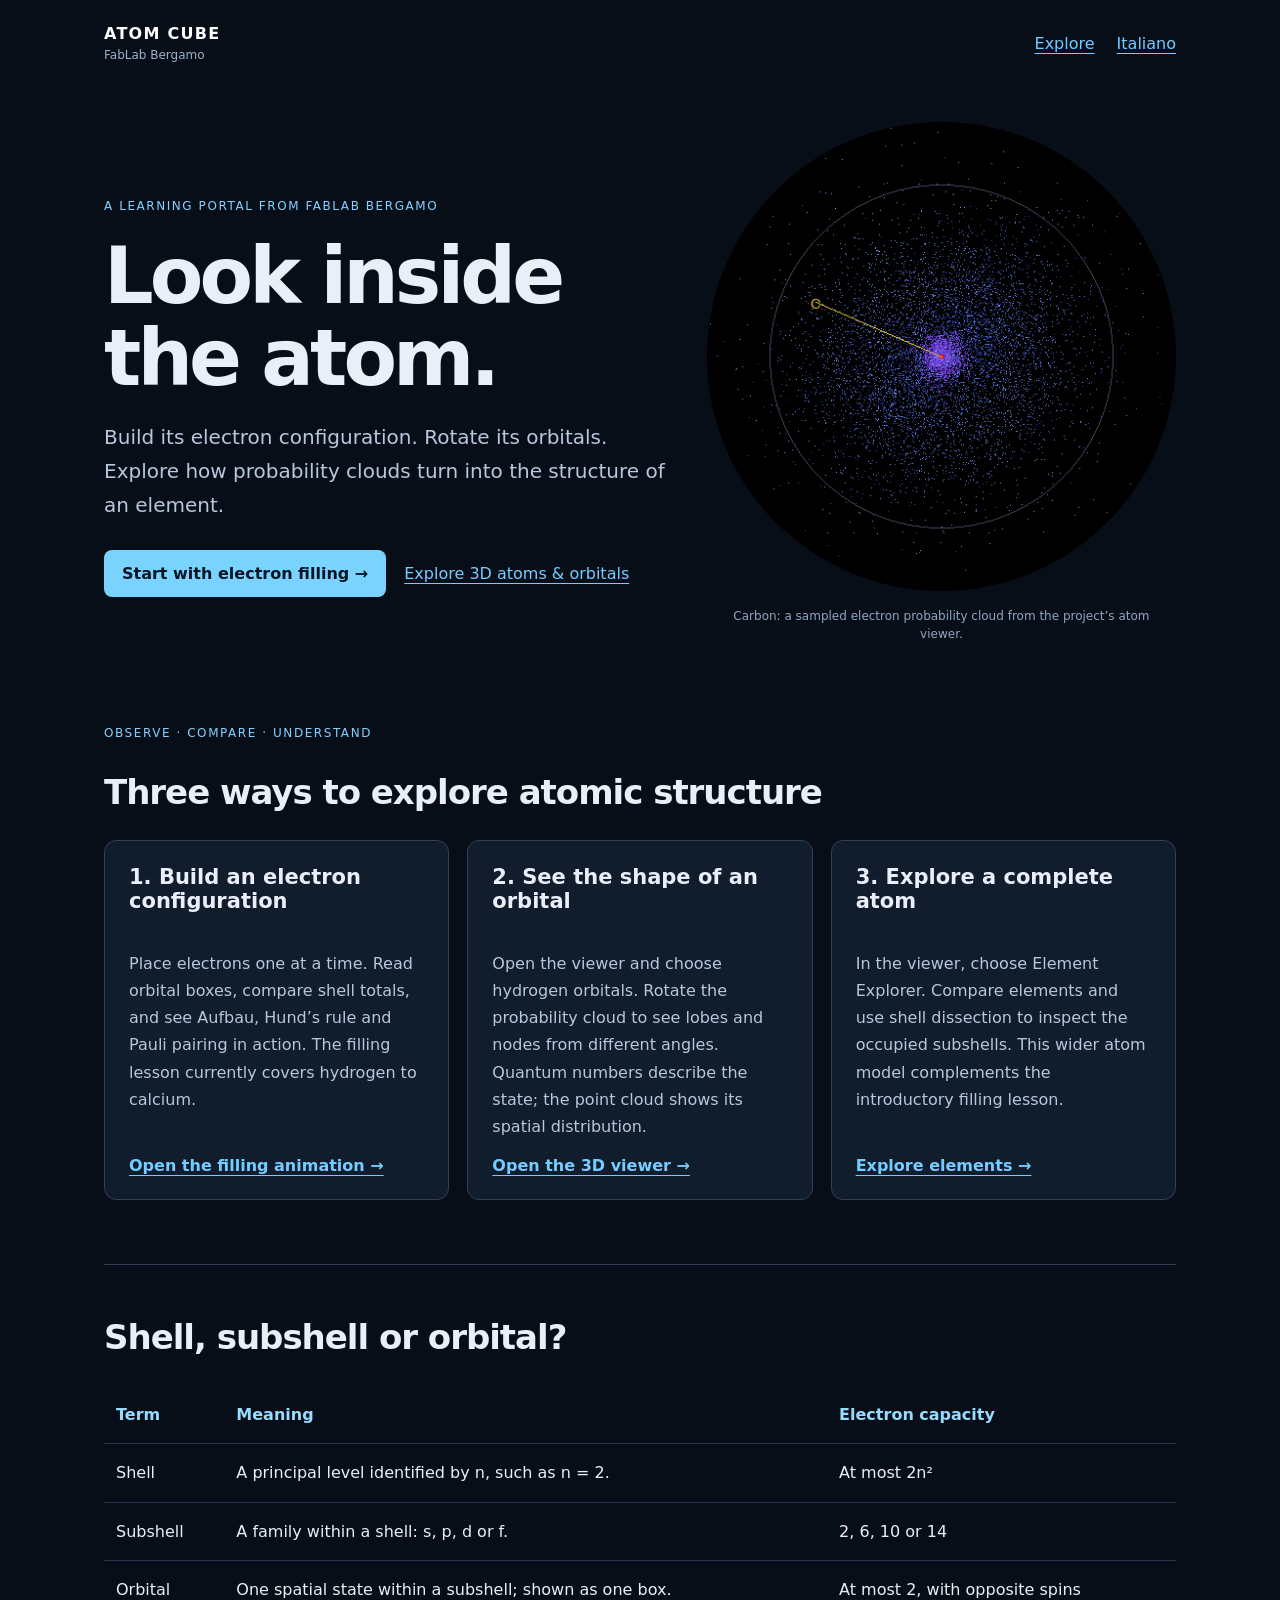
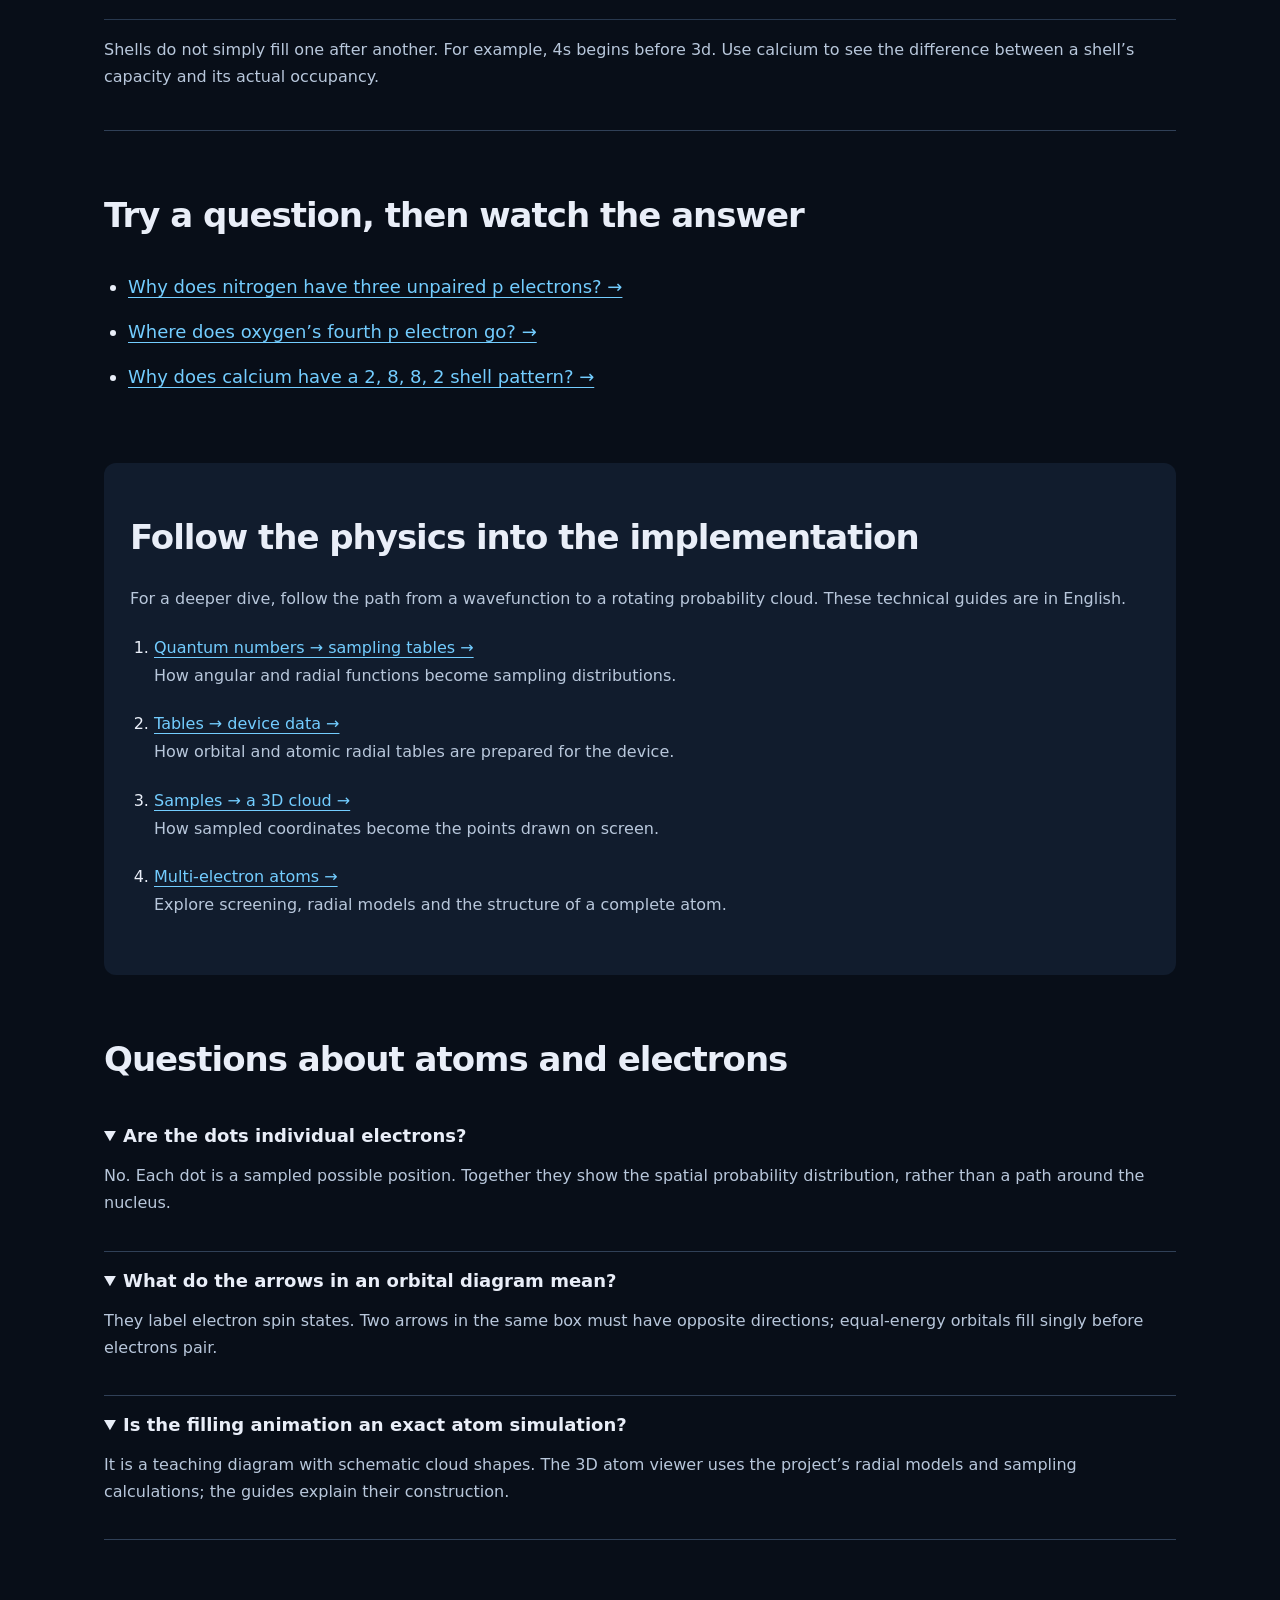
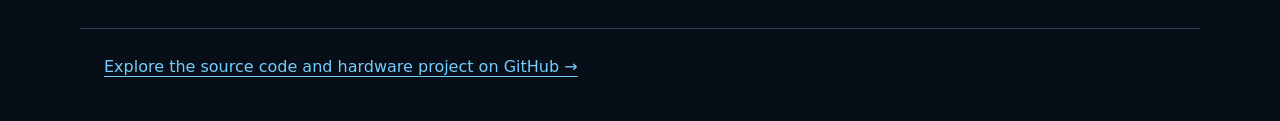
==== index.html @ 2e4a4f20 "Add bilingual atomic structure learning portal" ====
<!doctype html>
<!-- Generated by tools/education_pages_gen.py; edit that source. -->
<html lang="en">
<head>
<meta charset="utf-8">
<meta name="viewport" content="width=device-width, initial-scale=1">
<title>Atomic structure, electron configurations &amp; 3D orbitals | Atom Cube</title>
<meta name="description" content="Explore inside the atom: interactive electron shell filling, 3D atomic orbitals, shell dissection and guides to the physics behind the visualizations.">
<link rel="canonical" href="https://fablab-bergamo.github.io/electron-3d-display/">
<link rel="alternate" hreflang="en" href="https://fablab-bergamo.github.io/electron-3d-display/">
<link rel="alternate" hreflang="it" href="https://fablab-bergamo.github.io/electron-3d-display/it/">
<link rel="alternate" hreflang="x-default" href="https://fablab-bergamo.github.io/electron-3d-display/">
<meta property="og:type" content="website">
<meta property="og:title" content="Atomic structure, electron configurations &amp; 3D orbitals | Atom Cube">
<meta property="og:description" content="Explore inside the atom: interactive electron shell filling, 3D atomic orbitals, shell dissection and guides to the physics behind the visualizations.">
<meta property="og:url" content="https://fablab-bergamo.github.io/electron-3d-display/">
<meta property="og:image" content="https://fablab-bergamo.github.io/electron-3d-display/img/atom_C.png">
<meta property="og:locale" content="en_GB">
<meta name="twitter:card" content="summary_large_image">
<link rel="stylesheet" href="web/portal.css">
<script type="application/ld+json">{"@context": "https://schema.org", "@type": "CollectionPage", "name": "Atomic structure, electron configurations & 3D orbitals | Atom Cube", "description": "Explore inside the atom: interactive electron shell filling, 3D atomic orbitals, shell dissection and guides to the physics behind the visualizations.", "url": "https://fablab-bergamo.github.io/electron-3d-display/", "inLanguage": "en", "about": ["Atomic structure", "Electron configuration", "Atomic orbitals"], "hasPart": [{"@type": "LearningResource", "name": "1. Build an electron configuration", "url": "https://fablab-bergamo.github.io/electron-3d-display/web/shell_filling.html", "inLanguage": "en", "learningResourceType": "Interactive visualization"}]}</script>
</head>
<body>
<a class="skip" href="#explore">Skip to learning paths</a>
<header><a class="brand" href="index.html">ATOM CUBE <span>FabLab Bergamo</span></a><nav aria-label="Main navigation"><a href="#explore">Explore</a><a href="it/index.html" lang="it" hreflang="it">Italiano</a></nav></header>
<main>
<section class="hero"><div><p class="eyebrow">A learning portal from FabLab Bergamo</p><h1>Look inside the atom.</h1><p class="intro">Build its electron configuration. Rotate its orbitals. Explore how probability clouds turn into the structure of an element.</p><div class="actions"><a class="button" href="web/shell_filling.html">Start with electron filling →</a><a class="secondary" href="web/index.html">Explore 3D atoms & orbitals</a></div></div><figure><img src="img/atom_C.png" alt="Carbon: a sampled electron probability cloud from the project’s atom viewer." width="480" height="480" fetchpriority="high"><figcaption>Carbon: a sampled electron probability cloud from the project’s atom viewer.</figcaption></figure></section>
<section id="explore"><p class="eyebrow">OBSERVE · COMPARE · UNDERSTAND</p><h2>Three ways to explore atomic structure</h2><div class="paths"><article><h3>1. Build an electron configuration</h3><p>Place electrons one at a time. Read orbital boxes, compare shell totals, and see Aufbau, Hund’s rule and Pauli pairing in action. The filling lesson currently covers hydrogen to calcium.</p><a class="text-link" href="web/shell_filling.html">Open the filling animation →</a></article><article><h3>2. See the shape of an orbital</h3><p>Open the viewer and choose hydrogen orbitals. Rotate the probability cloud to see lobes and nodes from different angles. Quantum numbers describe the state; the point cloud shows its spatial distribution.</p><a class="text-link" href="web/index.html">Open the 3D viewer →</a></article><article><h3>3. Explore a complete atom</h3><p>In the viewer, choose Element Explorer. Compare elements and use shell dissection to inspect the occupied subshells. This wider atom model complements the introductory filling lesson.</p><a class="text-link" href="web/index.html">Explore elements →</a></article></div></section>
<section class="concepts"><h2>Shell, subshell or orbital?</h2><div class="table-wrap"><table><thead><tr><th scope="col">Term</th><th scope="col">Meaning</th><th scope="col">Electron capacity</th></tr></thead><tbody><tr><td>Shell</td><td>A principal level identified by n, such as n = 2.</td><td>At most 2n²</td></tr><tr><td>Subshell</td><td>A family within a shell: s, p, d or f.</td><td>2, 6, 10 or 14</td></tr><tr><td>Orbital</td><td>One spatial state within a subshell; shown as one box.</td><td>At most 2, with opposite spins</td></tr></tbody></table></div><p>Shells do not simply fill one after another. For example, 4s begins before 3d. Use calcium to see the difference between a shell’s capacity and its actual occupancy.</p></section>
<section><h2>Try a question, then watch the answer</h2><ul class="examples"><li><a href="web/shell_filling.html?z=7">Why does nitrogen have three unpaired p electrons? →</a></li><li><a href="web/shell_filling.html?z=8">Where does oxygen’s fourth p electron go? →</a></li><li><a href="web/shell_filling.html?z=20">Why does calcium have a 2, 8, 8, 2 shell pattern? →</a></li></ul></section>
<section class="guides"><h2>Follow the physics into the implementation</h2><p>For a deeper dive, follow the path from a wavefunction to a rotating probability cloud. These technical guides are in English.</p><ol><li><a href="docs/coefficients_to_tables.html">Quantum numbers → sampling tables →</a><p>How angular and radial functions become sampling distributions.</p></li><li><a href="docs/tables_to_bin.html">Tables → device data →</a><p>How orbital and atomic radial tables are prepared for the device.</p></li><li><a href="docs/tables_to_pointclouds.html">Samples → a 3D cloud →</a><p>How sampled coordinates become the points drawn on screen.</p></li><li><a href="docs/multielectronic_atoms.html">Multi-electron atoms →</a><p>Explore screening, radial models and the structure of a complete atom.</p></li></ol></section>
<section class="faq"><h2>Questions about atoms and electrons</h2><details open><summary>Are the dots individual electrons?</summary><p>No. Each dot is a sampled possible position. Together they show the spatial probability distribution, rather than a path around the nucleus.</p></details><details open><summary>What do the arrows in an orbital diagram mean?</summary><p>They label electron spin states. Two arrows in the same box must have opposite directions; equal-energy orbitals fill singly before electrons pair.</p></details><details open><summary>Is the filling animation an exact atom simulation?</summary><p>It is a teaching diagram with schematic cloud shapes. The 3D atom viewer uses the project’s radial models and sampling calculations; the guides explain their construction.</p></details></section>
</main>
<footer><a href="https://github.com/fablab-bergamo/electron-3d-display">Explore the source code and hardware project on GitHub →</a></footer>
</body>
</html>
---- web/portal.css ----
:root { color-scheme: dark; font-family: system-ui, sans-serif; background: #080e18; color: #e9eef8; }
* { box-sizing: border-box; }
body { margin: 0; }
a { color: #73cdff; text-underline-offset: 4px; }
a:hover { color: #c6eeff; }
:focus-visible { outline: 3px solid #ffc47b; outline-offset: 5px; }
header, main, footer { max-width: 1120px; padding: 24px; margin: auto; }
header { display: flex; align-items: center; justify-content: space-between; gap: 18px; }
.brand { font-weight: 800; letter-spacing: .08em; color: #fff; text-decoration: none; }
.brand span { display: block; font-size: 12px; font-weight: 400; color: #9db1c9; letter-spacing: 0; margin-top: 5px; }
nav { display: flex; gap: 22px; }
.skip { position: absolute; top: -80px; padding: 12px; background: #182945; z-index: 10; }
.skip:focus { top: 8px; }
section { margin: 40px 0 64px; }
.hero { display: grid; grid-template-columns: 1.2fr 1fr; align-items: center; gap: 40px; margin-top: 12px; }
h1 { font-size: clamp(44px, 7vw, 78px); letter-spacing: -.05em; line-height: 1.05; margin: 20px 0; max-width: 620px; }
h2 { font-size: clamp(25px, 4vw, 34px); letter-spacing: -.03em; }
h3 { font-size: 21px; margin-top: 0; }
p { line-height: 1.7; color: #b8c7db; }
.intro { font-size: 20px; max-width: 600px; }
.eyebrow { font-size: 12px; text-transform: uppercase; letter-spacing: .13em; color: #85d0ff; }
.actions { display: flex; flex-wrap: wrap; align-items: center; gap: 18px; margin-top: 28px; }
.button { display: inline-block; padding: 14px 18px; background: #7ad2ff; color: #071525; text-decoration: none; border-radius: 8px; font-weight: 650; }
.button:hover { background: #b2e5ff; color: #071525; }
figure { margin: 0; }
figure img { display: block; width: 100%; height: auto; border-radius: 50%; background: #000; }
figcaption { font-size: 12px; text-align: center; color: #93a6bf; line-height: 1.5; margin: 16px 20px; }
.paths { display: grid; grid-template-columns: repeat(3, 1fr); gap: 18px; }
article { display: flex; flex-direction: column; padding: 24px; border: 1px solid #304057; border-radius: 12px; background: #111c2d; }
article p { flex: 1; }
.text-link { font-weight: 600; }
.concepts { border-top: 1px solid #304057; border-bottom: 1px solid #304057; padding: 24px 0; }
.table-wrap { overflow-x: auto; }
table { width: 100%; border-collapse: collapse; text-align: left; }
th, td { padding: 16px 12px; border-bottom: 1px solid #28384e; line-height: 1.6; }
th { color: #96dcff; }
.examples, .guides ol { padding-left: 24px; }
.examples li { padding: 12px 0; font-size: 18px; }
.guides { background: #111c2d; padding: 26px; border-radius: 12px; }
.guides li { padding: 10px 0; }
.guides li p { margin: 5px 0; }
details { border-bottom: 1px solid #304057; padding: 18px 0; }
summary { cursor: pointer; font-size: 18px; font-weight: 600; }
footer { border-top: 1px solid #304057; padding-bottom: 40px; line-height: 1.7; }
@media (max-width: 760px) { .hero, .paths { grid-template-columns: 1fr; } .hero figure { max-width: 400px; margin: auto; } header { flex-wrap: wrap; } main { padding-top: 0; } section { margin-bottom: 42px; } }
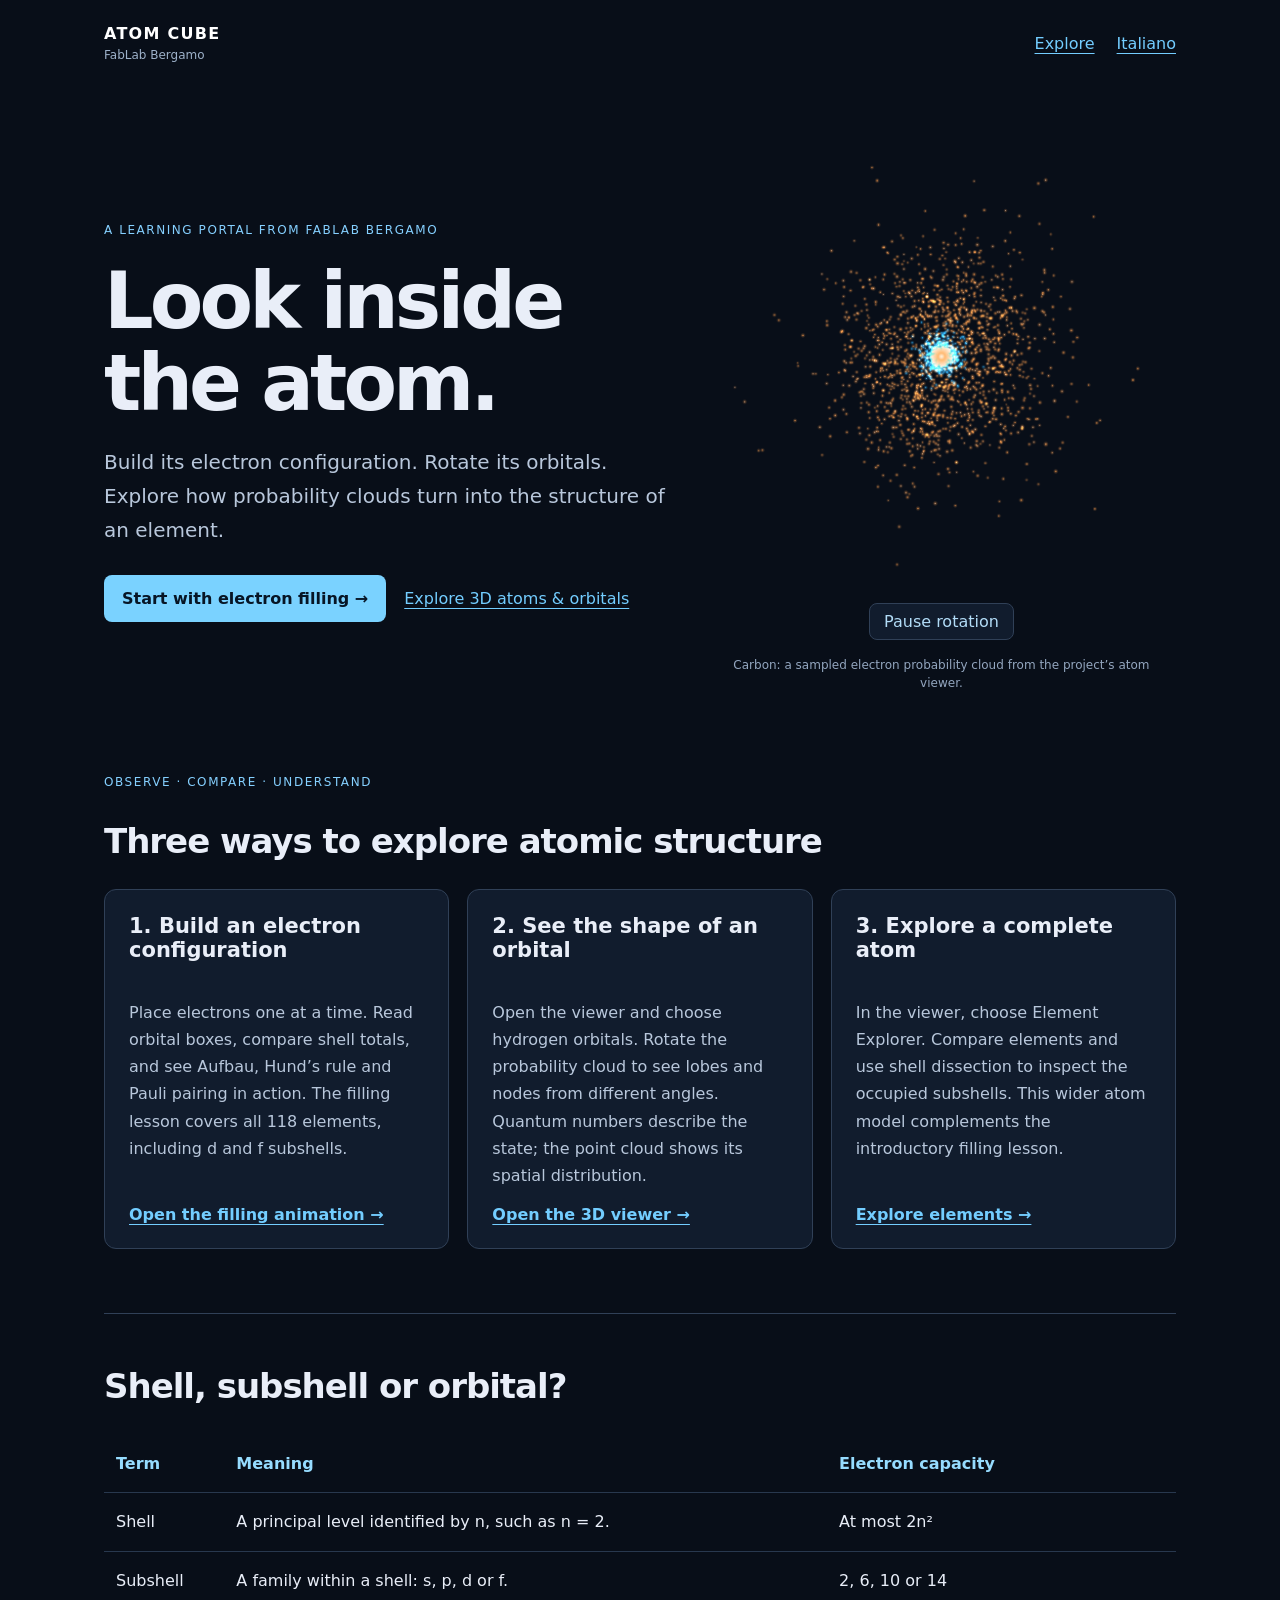
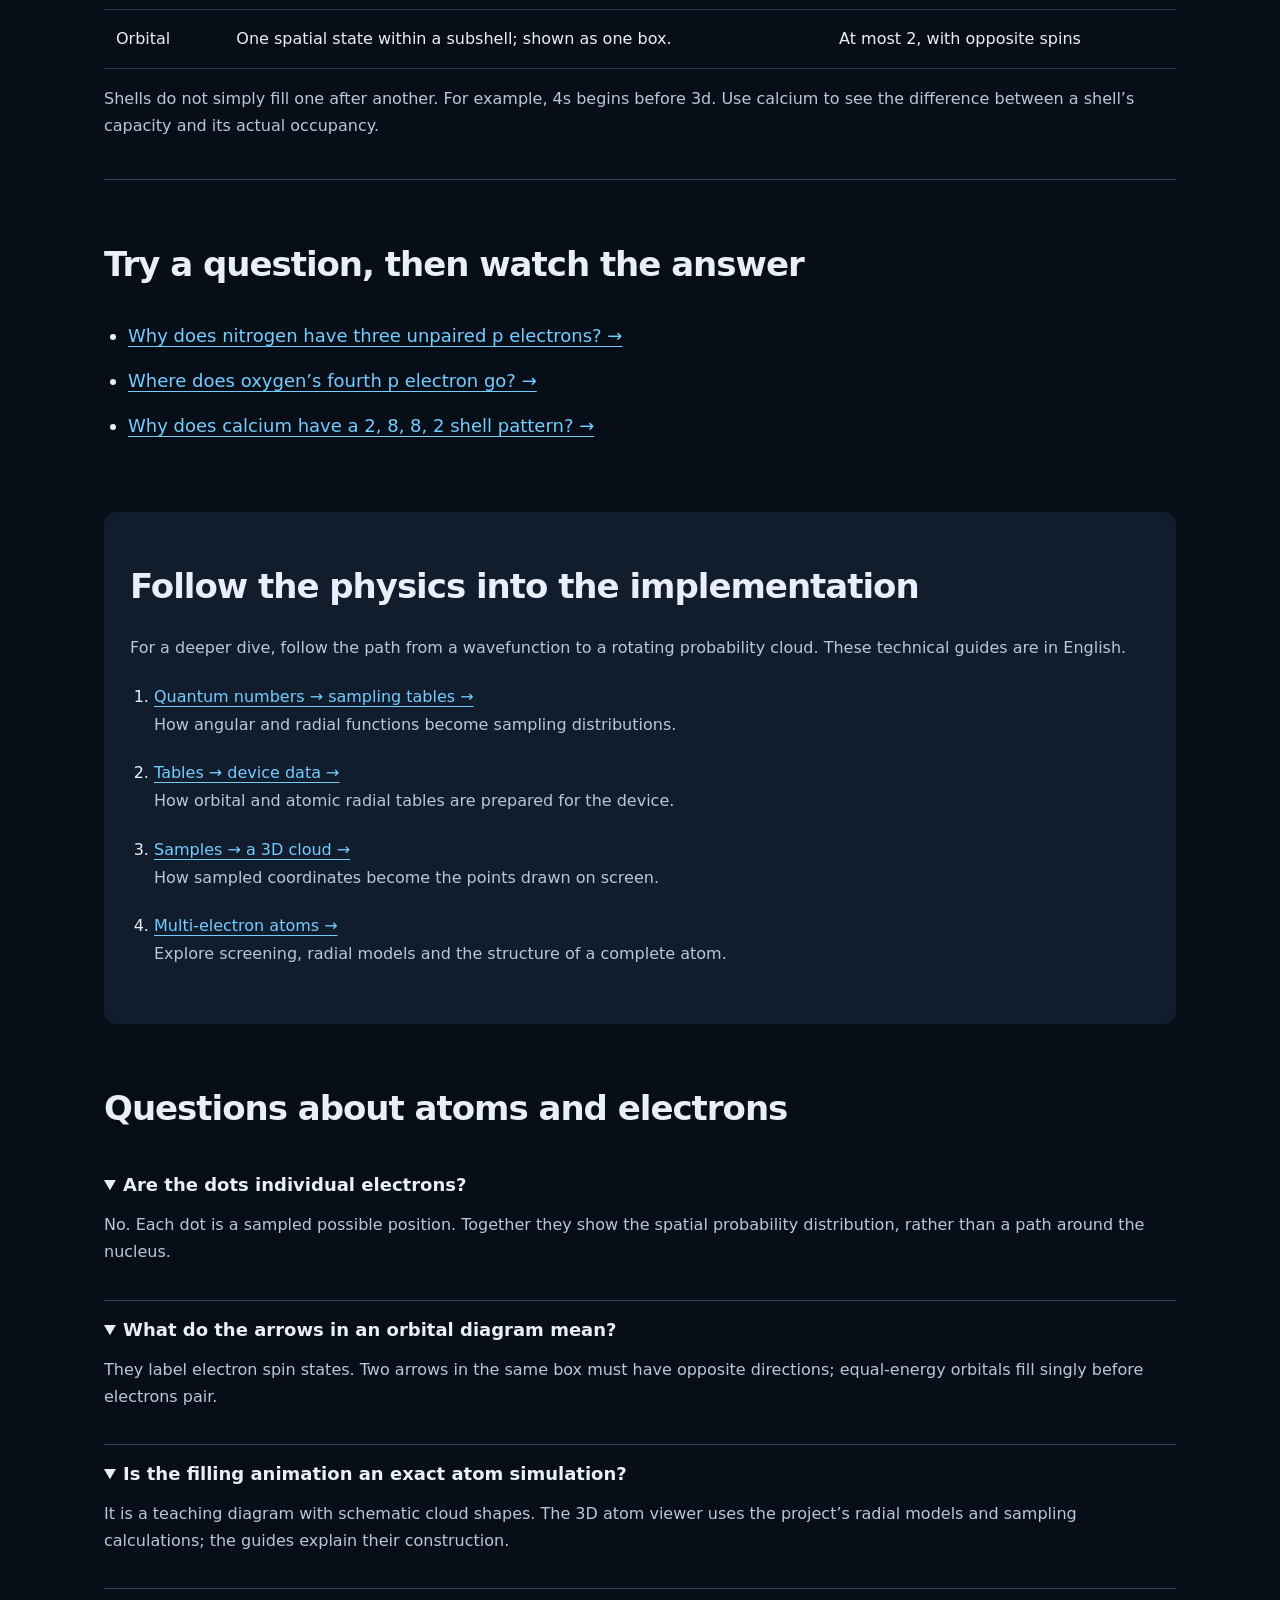
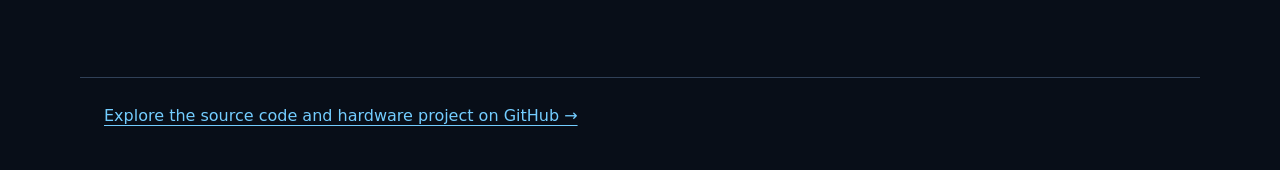
==== commit 43a442d7: "Animate portal atoms and extend filling to all elements" ====
--- a/index.html
+++ b/index.html
@@ -24,13 +24,15 @@
 <a class="skip" href="#explore">Skip to learning paths</a>
 <header><a class="brand" href="index.html">ATOM CUBE <span>FabLab Bergamo</span></a><nav aria-label="Main navigation"><a href="#explore">Explore</a><a href="it/index.html" lang="it" hreflang="it">Italiano</a></nav></header>
 <main>
-<section class="hero"><div><p class="eyebrow">A learning portal from FabLab Bergamo</p><h1>Look inside the atom.</h1><p class="intro">Build its electron configuration. Rotate its orbitals. Explore how probability clouds turn into the structure of an element.</p><div class="actions"><a class="button" href="web/shell_filling.html">Start with electron filling →</a><a class="secondary" href="web/index.html">Explore 3D atoms & orbitals</a></div></div><figure><img src="img/atom_C.png" alt="Carbon: a sampled electron probability cloud from the project’s atom viewer." width="480" height="480" fetchpriority="high"><figcaption>Carbon: a sampled electron probability cloud from the project’s atom viewer.</figcaption></figure></section>
-<section id="explore"><p class="eyebrow">OBSERVE · COMPARE · UNDERSTAND</p><h2>Three ways to explore atomic structure</h2><div class="paths"><article><h3>1. Build an electron configuration</h3><p>Place electrons one at a time. Read orbital boxes, compare shell totals, and see Aufbau, Hund’s rule and Pauli pairing in action. The filling lesson currently covers hydrogen to calcium.</p><a class="text-link" href="web/shell_filling.html">Open the filling animation →</a></article><article><h3>2. See the shape of an orbital</h3><p>Open the viewer and choose hydrogen orbitals. Rotate the probability cloud to see lobes and nodes from different angles. Quantum numbers describe the state; the point cloud shows its spatial distribution.</p><a class="text-link" href="web/index.html">Open the 3D viewer →</a></article><article><h3>3. Explore a complete atom</h3><p>In the viewer, choose Element Explorer. Compare elements and use shell dissection to inspect the occupied subshells. This wider atom model complements the introductory filling lesson.</p><a class="text-link" href="web/index.html">Explore elements →</a></article></div></section>
+<section class="hero"><div><p class="eyebrow">A learning portal from FabLab Bergamo</p><h1>Look inside the atom.</h1><p class="intro">Build its electron configuration. Rotate its orbitals. Explore how probability clouds turn into the structure of an element.</p><div class="actions"><a class="button" href="web/shell_filling.html">Start with electron filling →</a><a class="secondary" href="web/index.html">Explore 3D atoms & orbitals</a></div></div><figure><div class="portal-atom"><img id="portal-atom-fallback" src="img/atom_C.png" alt="Carbon: a sampled electron probability cloud from the project’s atom viewer." width="480" height="480" fetchpriority="high"><canvas id="portal-atom" width="480" height="480" role="img" aria-label="Carbon: a sampled electron probability cloud from the project’s atom viewer." hidden></canvas></div><button id="portal-rotation" aria-pressed="true" hidden>Pause rotation</button><figcaption>Carbon: a sampled electron probability cloud from the project’s atom viewer.</figcaption></figure></section>
+<section id="explore"><p class="eyebrow">OBSERVE · COMPARE · UNDERSTAND</p><h2>Three ways to explore atomic structure</h2><div class="paths"><article><h3>1. Build an electron configuration</h3><p>Place electrons one at a time. Read orbital boxes, compare shell totals, and see Aufbau, Hund’s rule and Pauli pairing in action. The filling lesson covers all 118 elements, including d and f subshells.</p><a class="text-link" href="web/shell_filling.html">Open the filling animation →</a></article><article><h3>2. See the shape of an orbital</h3><p>Open the viewer and choose hydrogen orbitals. Rotate the probability cloud to see lobes and nodes from different angles. Quantum numbers describe the state; the point cloud shows its spatial distribution.</p><a class="text-link" href="web/index.html">Open the 3D viewer →</a></article><article><h3>3. Explore a complete atom</h3><p>In the viewer, choose Element Explorer. Compare elements and use shell dissection to inspect the occupied subshells. This wider atom model complements the introductory filling lesson.</p><a class="text-link" href="web/index.html">Explore elements →</a></article></div></section>
 <section class="concepts"><h2>Shell, subshell or orbital?</h2><div class="table-wrap"><table><thead><tr><th scope="col">Term</th><th scope="col">Meaning</th><th scope="col">Electron capacity</th></tr></thead><tbody><tr><td>Shell</td><td>A principal level identified by n, such as n = 2.</td><td>At most 2n²</td></tr><tr><td>Subshell</td><td>A family within a shell: s, p, d or f.</td><td>2, 6, 10 or 14</td></tr><tr><td>Orbital</td><td>One spatial state within a subshell; shown as one box.</td><td>At most 2, with opposite spins</td></tr></tbody></table></div><p>Shells do not simply fill one after another. For example, 4s begins before 3d. Use calcium to see the difference between a shell’s capacity and its actual occupancy.</p></section>
 <section><h2>Try a question, then watch the answer</h2><ul class="examples"><li><a href="web/shell_filling.html?z=7">Why does nitrogen have three unpaired p electrons? →</a></li><li><a href="web/shell_filling.html?z=8">Where does oxygen’s fourth p electron go? →</a></li><li><a href="web/shell_filling.html?z=20">Why does calcium have a 2, 8, 8, 2 shell pattern? →</a></li></ul></section>
 <section class="guides"><h2>Follow the physics into the implementation</h2><p>For a deeper dive, follow the path from a wavefunction to a rotating probability cloud. These technical guides are in English.</p><ol><li><a href="docs/coefficients_to_tables.html">Quantum numbers → sampling tables →</a><p>How angular and radial functions become sampling distributions.</p></li><li><a href="docs/tables_to_bin.html">Tables → device data →</a><p>How orbital and atomic radial tables are prepared for the device.</p></li><li><a href="docs/tables_to_pointclouds.html">Samples → a 3D cloud →</a><p>How sampled coordinates become the points drawn on screen.</p></li><li><a href="docs/multielectronic_atoms.html">Multi-electron atoms →</a><p>Explore screening, radial models and the structure of a complete atom.</p></li></ol></section>
 <section class="faq"><h2>Questions about atoms and electrons</h2><details open><summary>Are the dots individual electrons?</summary><p>No. Each dot is a sampled possible position. Together they show the spatial probability distribution, rather than a path around the nucleus.</p></details><details open><summary>What do the arrows in an orbital diagram mean?</summary><p>They label electron spin states. Two arrows in the same box must have opposite directions; equal-energy orbitals fill singly before electrons pair.</p></details><details open><summary>Is the filling animation an exact atom simulation?</summary><p>It is a teaching diagram with schematic cloud shapes. The 3D atom viewer uses the project’s radial models and sampling calculations; the guides explain their construction.</p></details></section>
 </main>
 <footer><a href="https://github.com/fablab-bergamo/electron-3d-display">Explore the source code and hardware project on GitHub →</a></footer>
+<script src="web/portal_atom_points.js"></script>
+<script src="web/portal_atom.js"></script>
 </body>
 </html>
--- a/web/portal.css
+++ b/web/portal.css
@@ -1,5 +1,6 @@
 :root { color-scheme: dark; font-family: system-ui, sans-serif; background: #080e18; color: #e9eef8; }
 * { box-sizing: border-box; }
+[hidden] { display: none !important; }
 body { margin: 0; }
 a { color: #73cdff; text-underline-offset: 4px; }
 a:hover { color: #c6eeff; }
@@ -23,6 +24,9 @@
 .button { display: inline-block; padding: 14px 18px; background: #7ad2ff; color: #071525; text-decoration: none; border-radius: 8px; font-weight: 650; }
 .button:hover { background: #b2e5ff; color: #071525; }
 figure { margin: 0; }
+.portal-atom { width: 100%; aspect-ratio: 1; }
+.portal-atom canvas { display: block; width: 100%; height: auto; border-radius: 50%; }
+#portal-rotation { display: block; margin: 12px auto; color: #b2dcf7; background: #111c2d; border: 1px solid #304057; border-radius: 8px; padding: 8px 14px; font: inherit; cursor: pointer; }
 figure img { display: block; width: 100%; height: auto; border-radius: 50%; background: #000; }
 figcaption { font-size: 12px; text-align: center; color: #93a6bf; line-height: 1.5; margin: 16px 20px; }
 .paths { display: grid; grid-template-columns: repeat(3, 1fr); gap: 18px; }
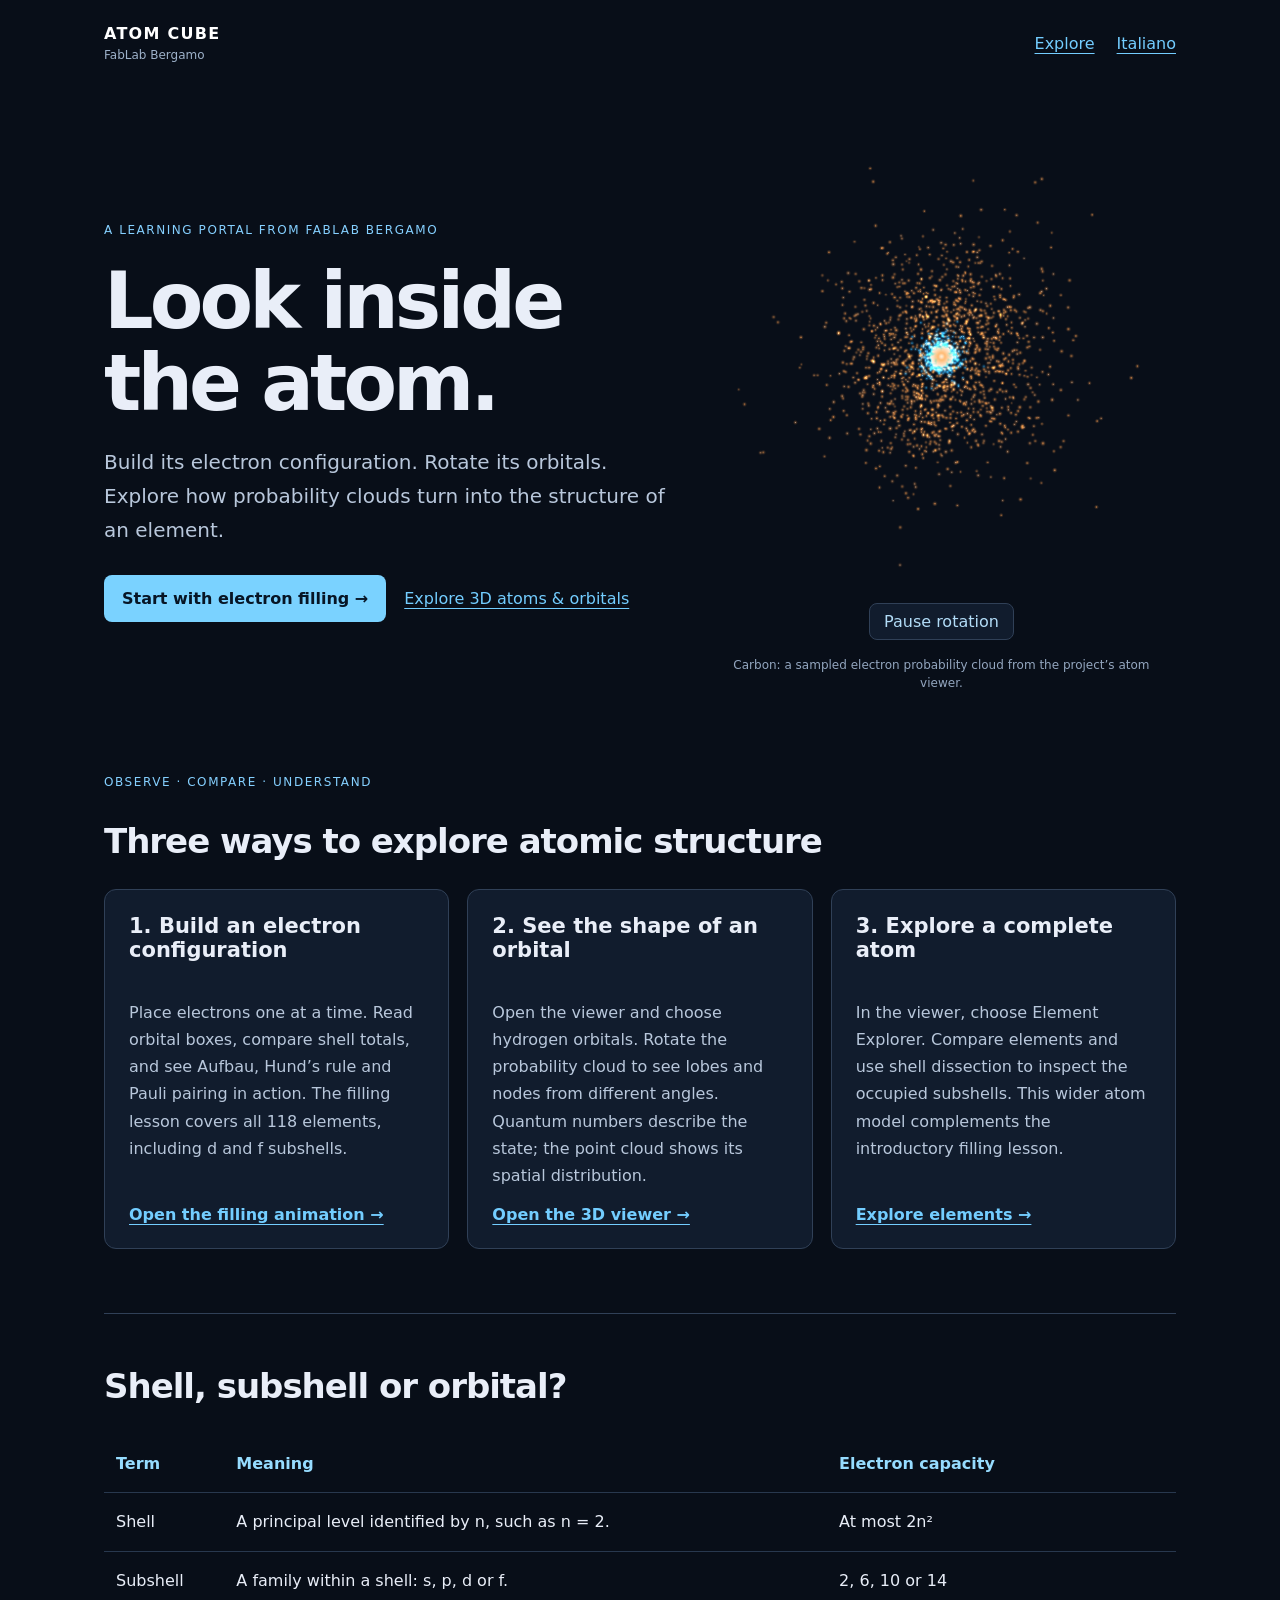
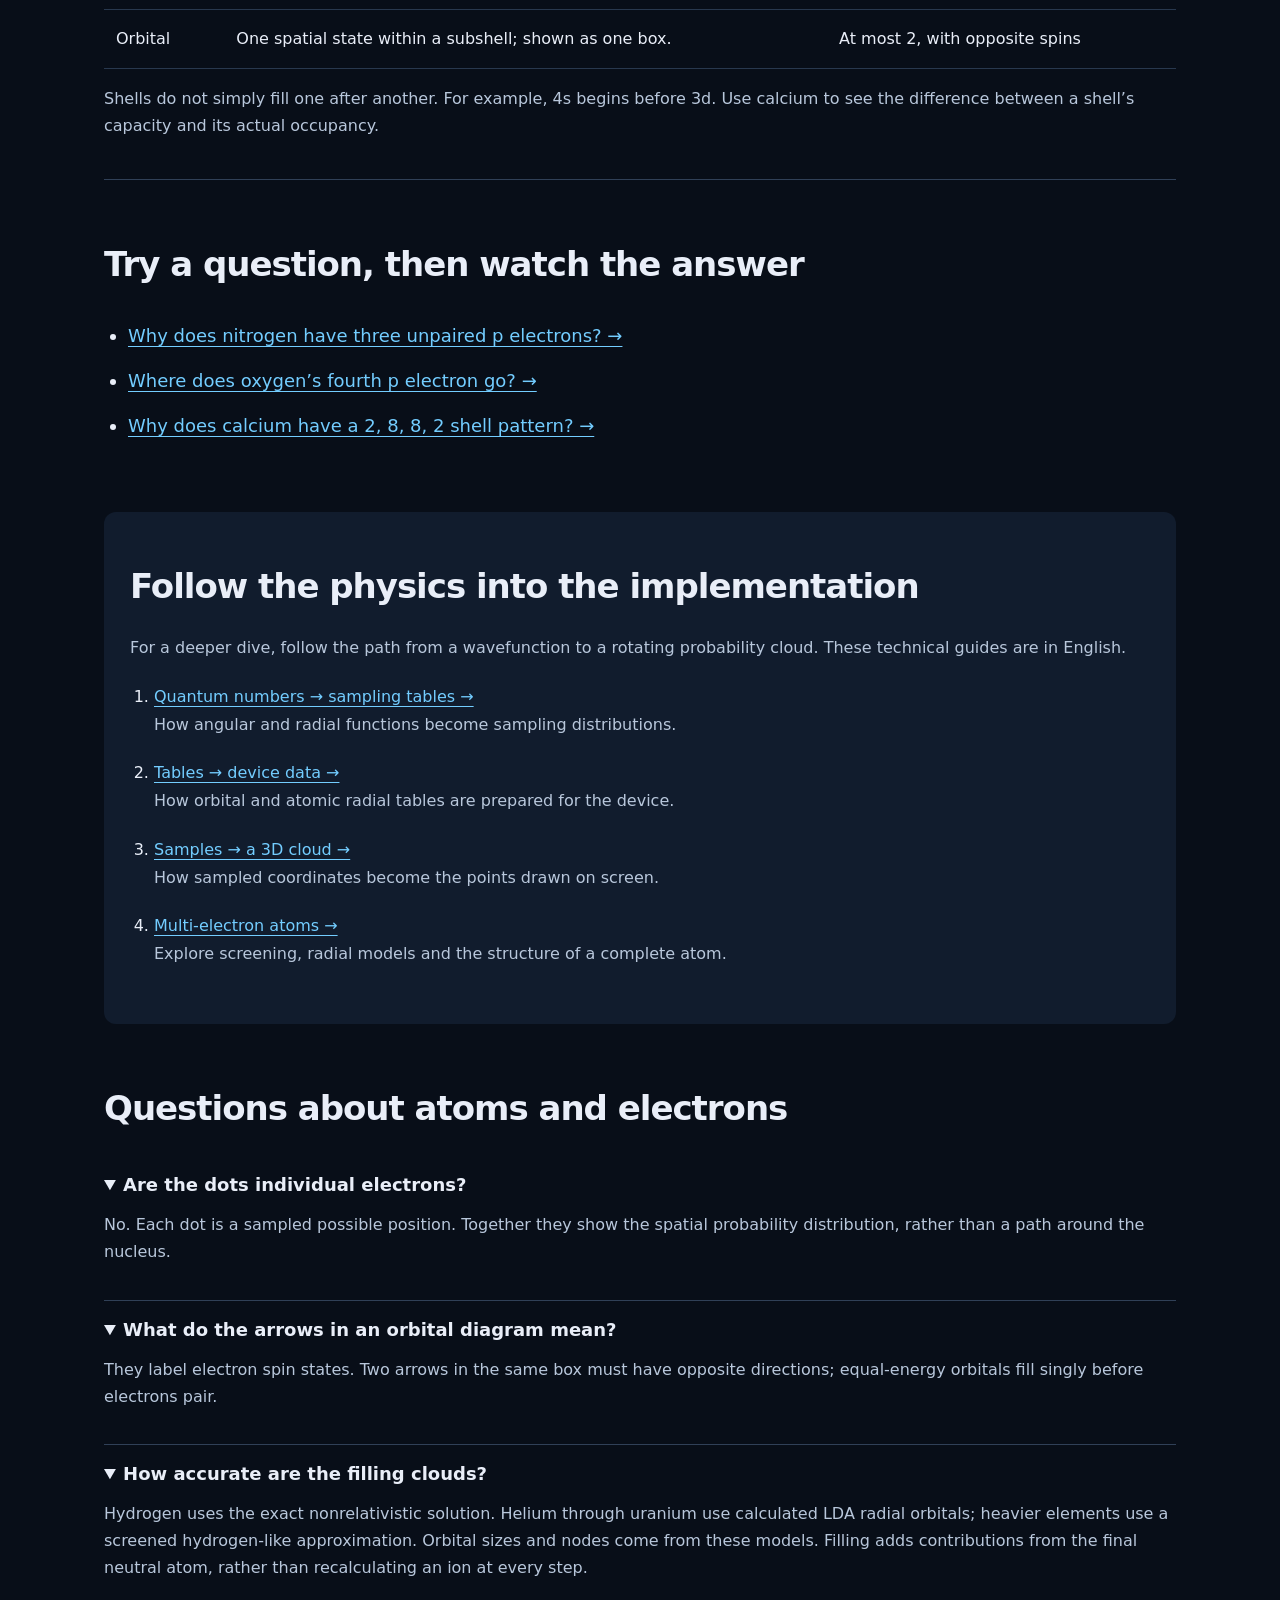
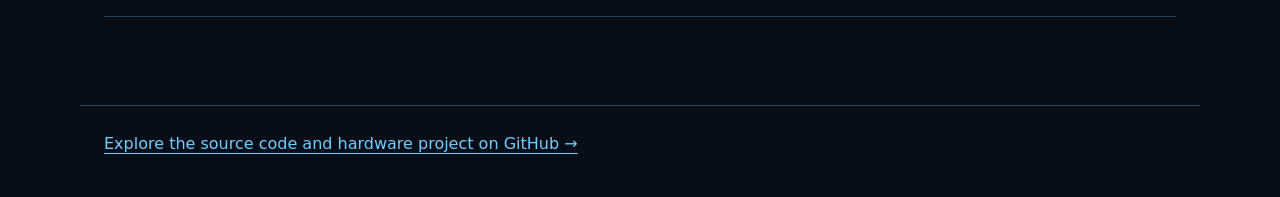
==== commit d3c4f148: "Use calculated radial orbitals in shell filling clouds" ====
--- a/index.html
+++ b/index.html
@@ -29,7 +29,7 @@
 <section class="concepts"><h2>Shell, subshell or orbital?</h2><div class="table-wrap"><table><thead><tr><th scope="col">Term</th><th scope="col">Meaning</th><th scope="col">Electron capacity</th></tr></thead><tbody><tr><td>Shell</td><td>A principal level identified by n, such as n = 2.</td><td>At most 2n²</td></tr><tr><td>Subshell</td><td>A family within a shell: s, p, d or f.</td><td>2, 6, 10 or 14</td></tr><tr><td>Orbital</td><td>One spatial state within a subshell; shown as one box.</td><td>At most 2, with opposite spins</td></tr></tbody></table></div><p>Shells do not simply fill one after another. For example, 4s begins before 3d. Use calcium to see the difference between a shell’s capacity and its actual occupancy.</p></section>
 <section><h2>Try a question, then watch the answer</h2><ul class="examples"><li><a href="web/shell_filling.html?z=7">Why does nitrogen have three unpaired p electrons? →</a></li><li><a href="web/shell_filling.html?z=8">Where does oxygen’s fourth p electron go? →</a></li><li><a href="web/shell_filling.html?z=20">Why does calcium have a 2, 8, 8, 2 shell pattern? →</a></li></ul></section>
 <section class="guides"><h2>Follow the physics into the implementation</h2><p>For a deeper dive, follow the path from a wavefunction to a rotating probability cloud. These technical guides are in English.</p><ol><li><a href="docs/coefficients_to_tables.html">Quantum numbers → sampling tables →</a><p>How angular and radial functions become sampling distributions.</p></li><li><a href="docs/tables_to_bin.html">Tables → device data →</a><p>How orbital and atomic radial tables are prepared for the device.</p></li><li><a href="docs/tables_to_pointclouds.html">Samples → a 3D cloud →</a><p>How sampled coordinates become the points drawn on screen.</p></li><li><a href="docs/multielectronic_atoms.html">Multi-electron atoms →</a><p>Explore screening, radial models and the structure of a complete atom.</p></li></ol></section>
-<section class="faq"><h2>Questions about atoms and electrons</h2><details open><summary>Are the dots individual electrons?</summary><p>No. Each dot is a sampled possible position. Together they show the spatial probability distribution, rather than a path around the nucleus.</p></details><details open><summary>What do the arrows in an orbital diagram mean?</summary><p>They label electron spin states. Two arrows in the same box must have opposite directions; equal-energy orbitals fill singly before electrons pair.</p></details><details open><summary>Is the filling animation an exact atom simulation?</summary><p>It is a teaching diagram with schematic cloud shapes. The 3D atom viewer uses the project’s radial models and sampling calculations; the guides explain their construction.</p></details></section>
+<section class="faq"><h2>Questions about atoms and electrons</h2><details open><summary>Are the dots individual electrons?</summary><p>No. Each dot is a sampled possible position. Together they show the spatial probability distribution, rather than a path around the nucleus.</p></details><details open><summary>What do the arrows in an orbital diagram mean?</summary><p>They label electron spin states. Two arrows in the same box must have opposite directions; equal-energy orbitals fill singly before electrons pair.</p></details><details open><summary>How accurate are the filling clouds?</summary><p>Hydrogen uses the exact nonrelativistic solution. Helium through uranium use calculated LDA radial orbitals; heavier elements use a screened hydrogen-like approximation. Orbital sizes and nodes come from these models. Filling adds contributions from the final neutral atom, rather than recalculating an ion at every step.</p></details></section>
 </main>
 <footer><a href="https://github.com/fablab-bergamo/electron-3d-display">Explore the source code and hardware project on GitHub →</a></footer>
 <script src="web/portal_atom_points.js"></script>
